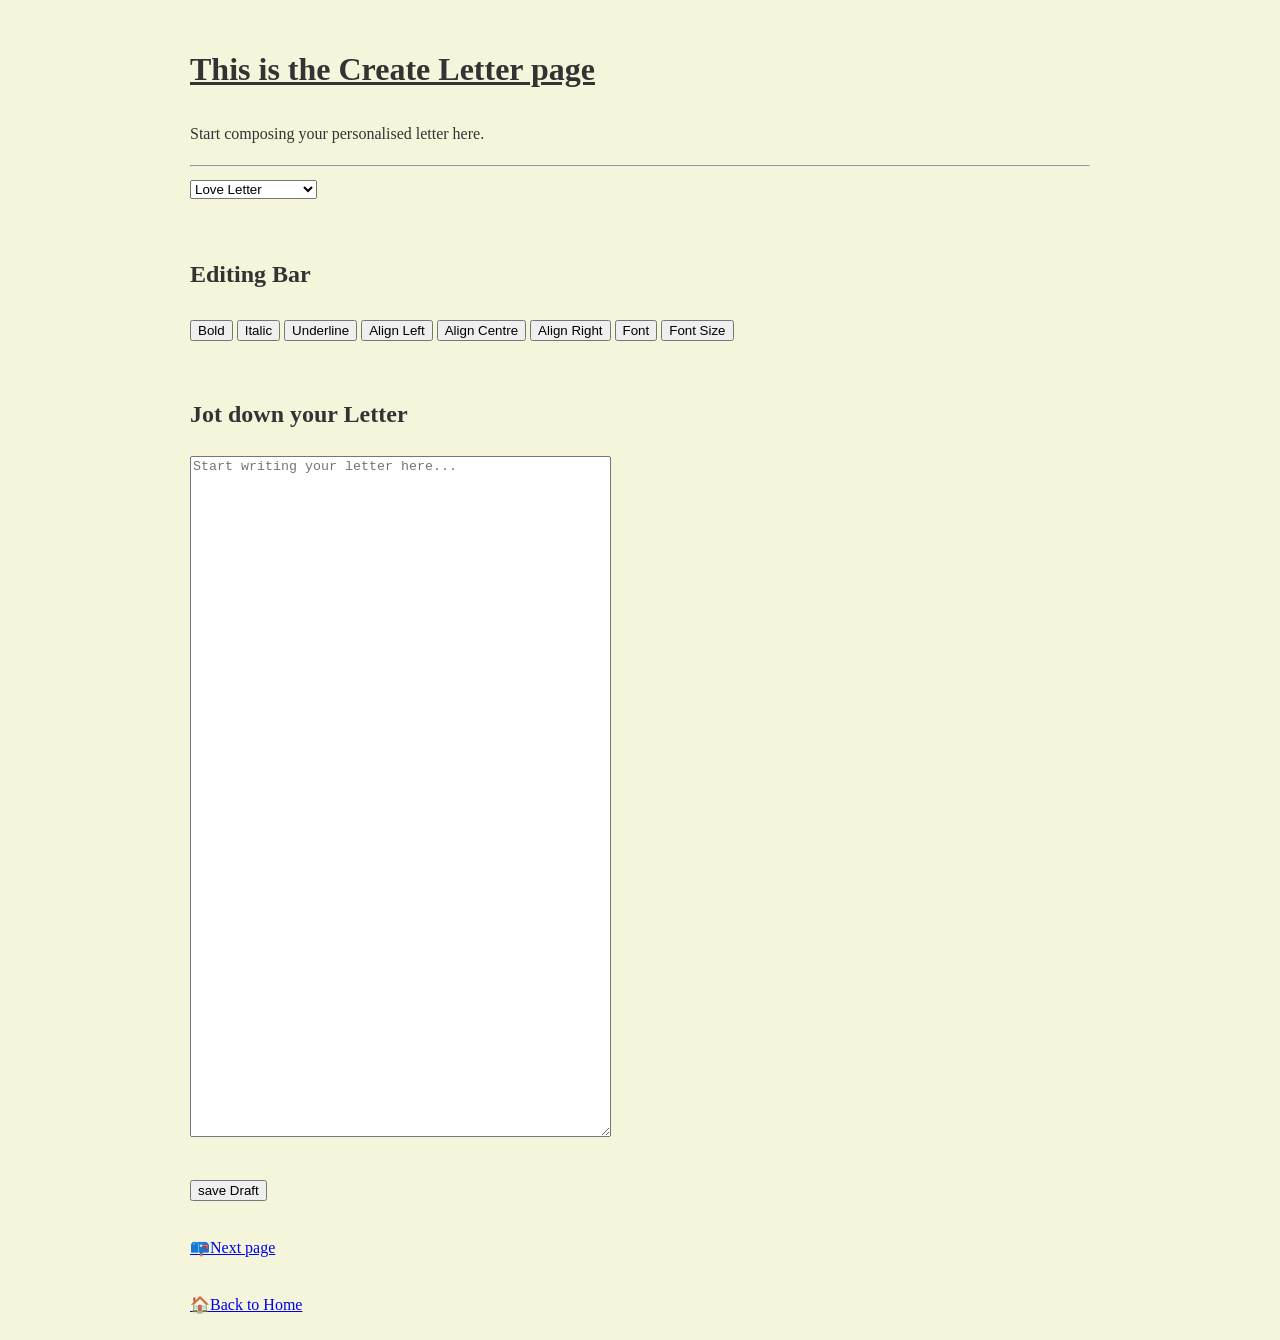
==== create.html @ 70000fcc "Initial commit for InkIt" ====
<!DOCTYPE html>
<html lang="en">
<head>

    <style>

body{
    background-color: #f5ecd7;
    color:#3e2723;
    font-family:Garamond, serif;
    max-width:900px;
    margin:auto;
    padding:30px;
    line-height:1.8;

}
    </style>

    <meta charset="UTF-8">
    <meta name="viewport" content="width=device-width, initial-scale=1.0">
    <title> Create</title>
</head>
<body style="font-family:cinzel, serif; background-color: beige; color: #333; padding: 20px;">

    <h1><ins>This is the Create Letter page</ins> </h1>

  <p> Start composing your personalised letter here. </p>

  <hr>

  <!-- These themes should change the style and tone of your letter , they have different styles.-->
  <select>
  <h2> Letter Theme </h2>
<
     <option> Love Letter</option>
     <option> Friendzone Letter</option>
     <option> Birthday Letter</option>
     <option> Custom Letter</option>
  </select>

  <br><br>

<!-- This is the editing bar for styling your letter how you see fit  -->
  <h2> Editing Bar</h2>
    <button> Bold </button>
    <button> Italic</button>
    <button> Underline</button>
    <button> Align Left</button>
    <button> Align Centre</button>
    <button> Align Right</button>
    <button> Font</button>
    <button> Font Size</button>

    <br><br>

<!-- This is where you can write down your letter. -->
    <h2>Jot down your Letter</h2>

    <textarea rows="45" cols="50" placeholder="Start writing your letter here..."></textarea>

    <br><br>

    <button>save Draft</button>

    <br><br>

<!-- This takes you to the display page where you can edit and send your letter. -->
  <a class="button" href="display.html" target=_self title=" This takes you back to the display page!">
        📪Next page
    </a> 

    <br><br>

<!-- This takes you back to the home page. -->
  <a class="button" href="index.html" target=_self title=" This takes you back to the home page.">
        🏠Back to Home
    </a>

</body>

</html>
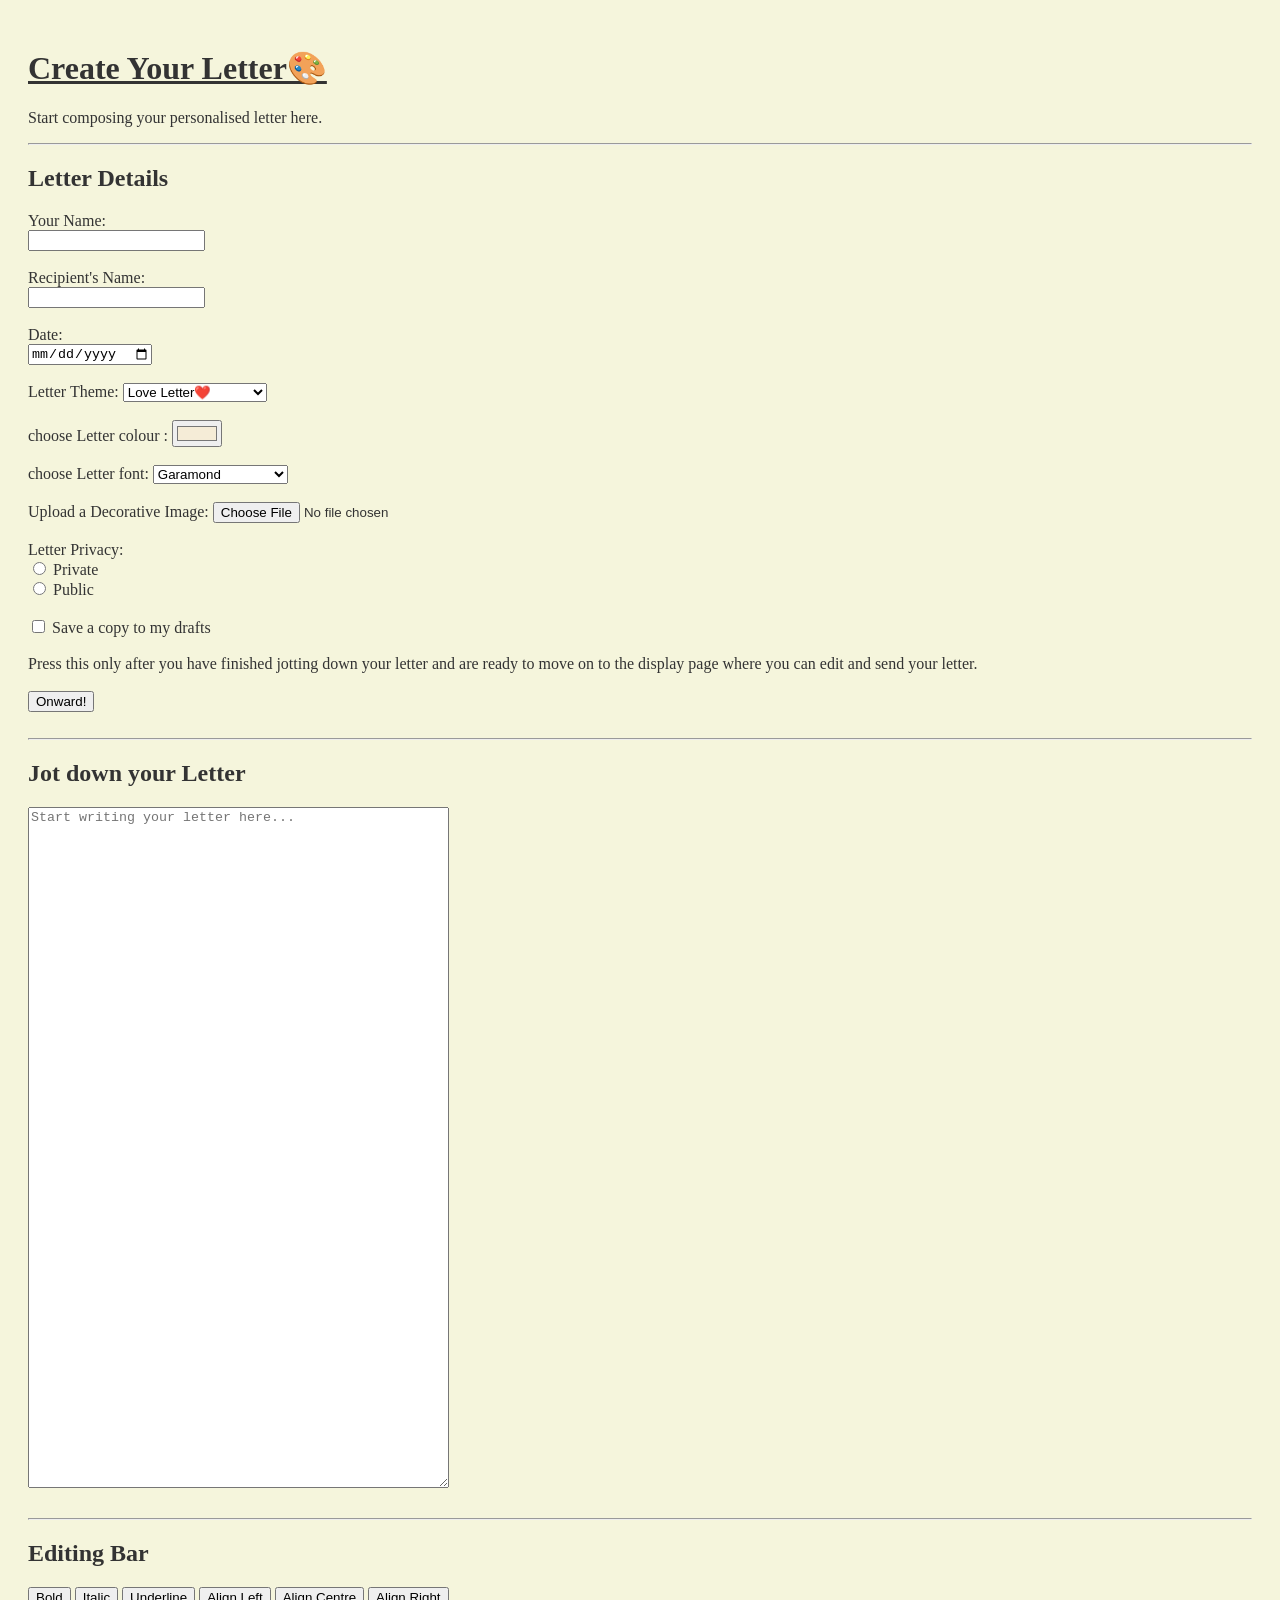
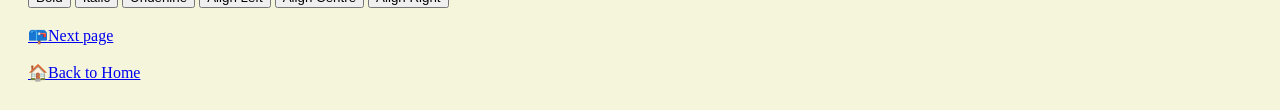
==== commit f58e9589: "Updated InkIt website design" ====
--- a/create.html
+++ b/create.html
@@ -8,10 +8,7 @@
     background-color: #f5ecd7;
     color:#3e2723;
     font-family:Garamond, serif;
-    max-width:900px;
-    margin:auto;
-    padding:30px;
-    line-height:1.8;
+   
 
 }
     </style>
@@ -22,23 +19,86 @@
 </head>
 <body style="font-family:cinzel, serif; background-color: beige; color: #333; padding: 20px;">
 
-    <h1><ins>This is the Create Letter page</ins> </h1>
+    <h1><ins> Create Your Letter🎨</ins> </h1>
 
   <p> Start composing your personalised letter here. </p>
 
   <hr>
 
-  <!-- These themes should change the style and tone of your letter , they have different styles.-->
-  <select>
-  <h2> Letter Theme </h2>
-<
-     <option> Love Letter</option>
-     <option> Friendzone Letter</option>
-     <option> Birthday Letter</option>
-     <option> Custom Letter</option>
-  </select>
+  
+  
+
+    <h2> Letter Details</h2>
+
+    <form>
+
+        <label for="sender">Your Name:</label> <br>
+        <input type="text" id="sender" name="sender"><br><br>
+
+        <label for="recipient">Recipient's Name:</label><br>
+        <input type="text" id="recipient" name="recipient"><br><br>
+
+        <label for="date">Date:</label><br>
+        <input type="date" id="date" name="date"><br><br>
+ 
+ <label for="theme">Letter Theme: </label>
+ <select id="theme" name="theme">
+     <option> Love Letter❤️</option>
+     <option> Friendzone Letter😏</option>
+     <option> Birthday Letter🎂</option>
+     <option> Custom Letter©️</option>
+ </select>
 
   <br><br>
+
+        <label for="colour">choose Letter colour :</label>
+        <input type="color" id="colour" name="colour" value="#f5ecd7"><br><br>
+
+        <label for="font">choose Letter font:</label>
+        <select id="font" name="font">
+            <option value="Garamond">Garamond</option>
+            <option value="Cinzel">Cinzel</option>
+            <option value="Times New Roman">Times New Roman</option>
+            <option value="Arial">Arial</option>
+            <option value="custom">Custom</option>
+            <option value="comic Sans">Comic Sans </option>
+    
+        </select><br><br>
+
+        <label for="attachtment">Upload a Decorative Image:</label>
+        <input type="file" id="attachtment" name="attachtment"><br><br>
+
+
+        <label> Letter Privacy: </label><br>
+        <input type="radio" id="private" name="privacy">
+        <label for="private">Private</label><br>
+        <input type="radio" id="public" name="privacy">
+        <label for="public">Public</label><br><br>
+
+        <input type="checkbox" id="savecopy">
+        <label for="savecopy">
+Save a copy to my drafts
+        </label>
+
+        <br><br>
+    </form>
+Press this only after you have finished jotting down your letter and are ready to move on to the display page where you can edit and send your letter.
+<br><br>
+        <input type="submit" value="Onward!"><br><br>
+        
+    </form>
+
+
+  <hr>
+
+    <h2>Jot down your Letter</h2>
+
+    <textarea rows="45" cols="50" placeholder="Start writing your letter here..."></textarea>
+
+    <br><br>
+
+    <hr>
+
 
 <!-- This is the editing bar for styling your letter how you see fit  -->
   <h2> Editing Bar</h2>
@@ -48,22 +108,10 @@
     <button> Align Left</button>
     <button> Align Centre</button>
     <button> Align Right</button>
-    <button> Font</button>
-    <button> Font Size</button>
+    
 
     <br><br>
-
-<!-- This is where you can write down your letter. -->
-    <h2>Jot down your Letter</h2>
-
-    <textarea rows="45" cols="50" placeholder="Start writing your letter here..."></textarea>
-
-    <br><br>
-
-    <button>save Draft</button>
-
-    <br><br>
-
+    
 <!-- This takes you to the display page where you can edit and send your letter. -->
   <a class="button" href="display.html" target=_self title=" This takes you back to the display page!">
         📪Next page
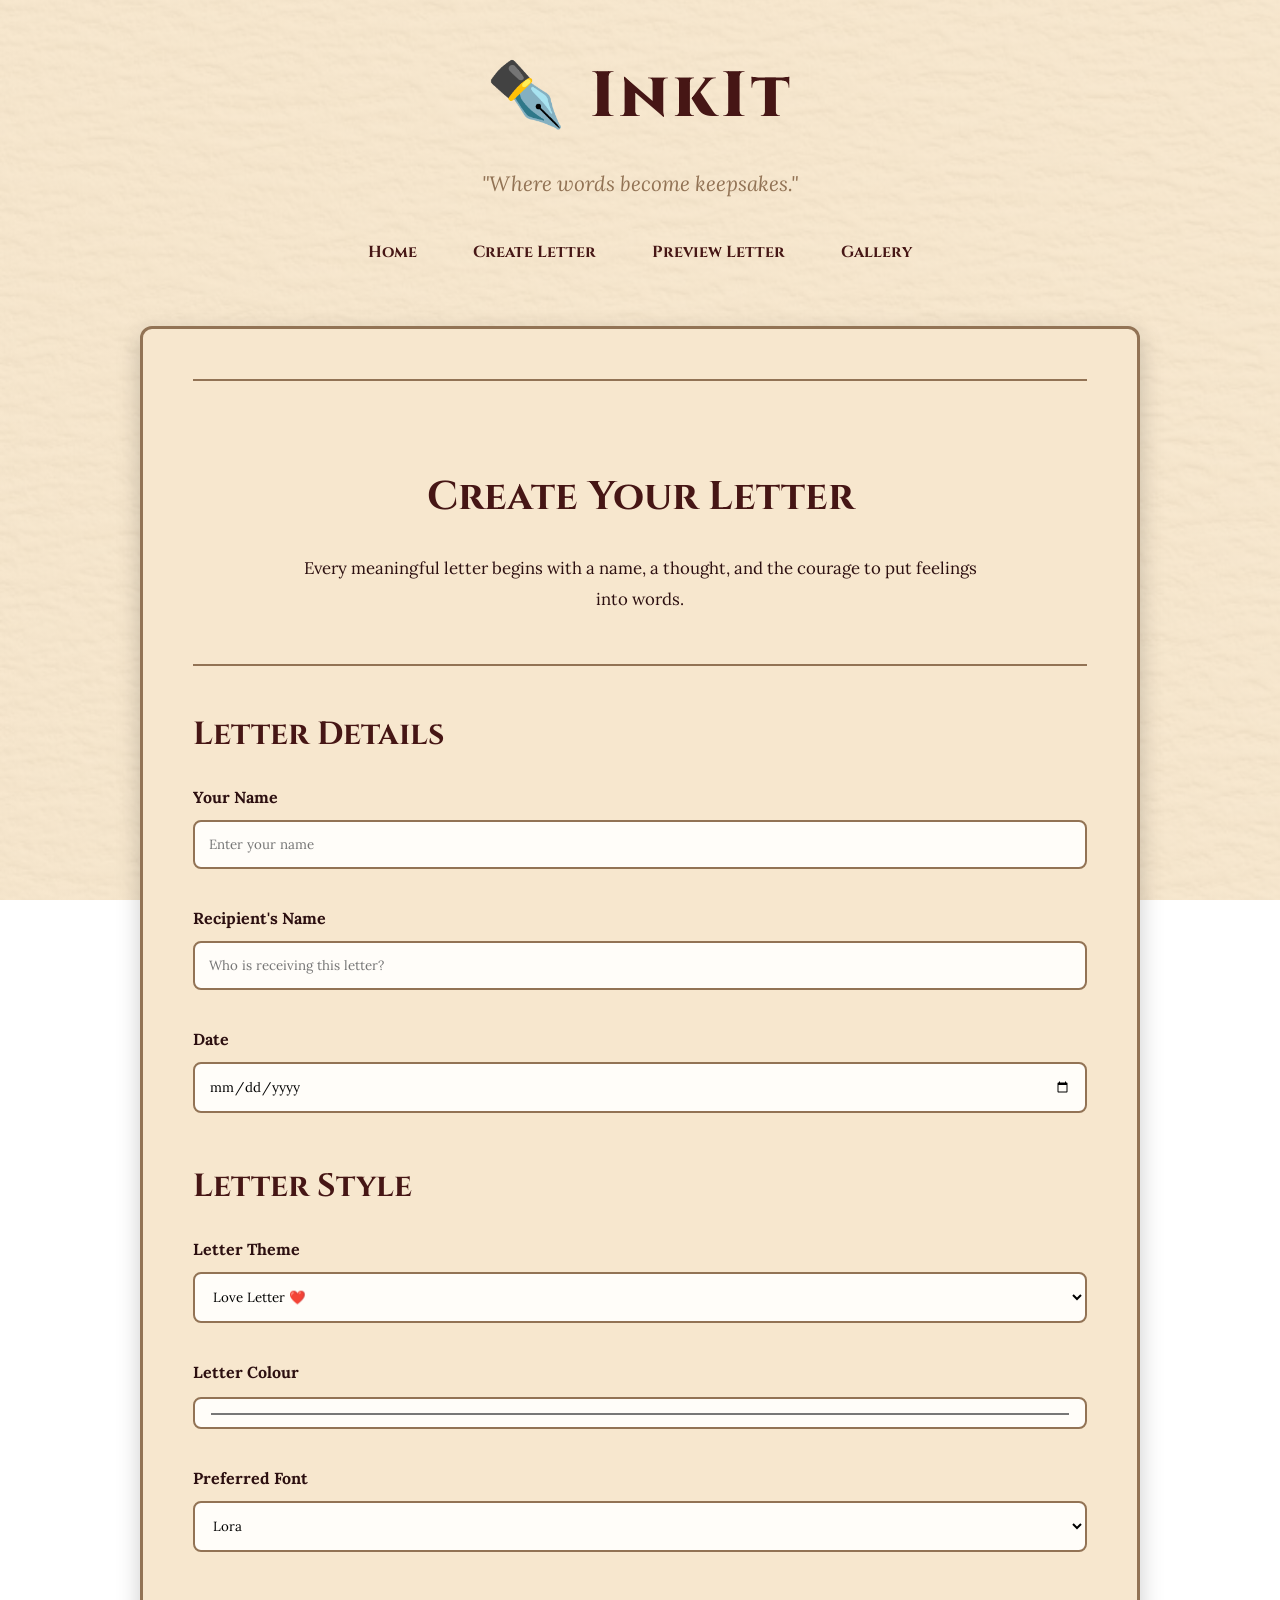
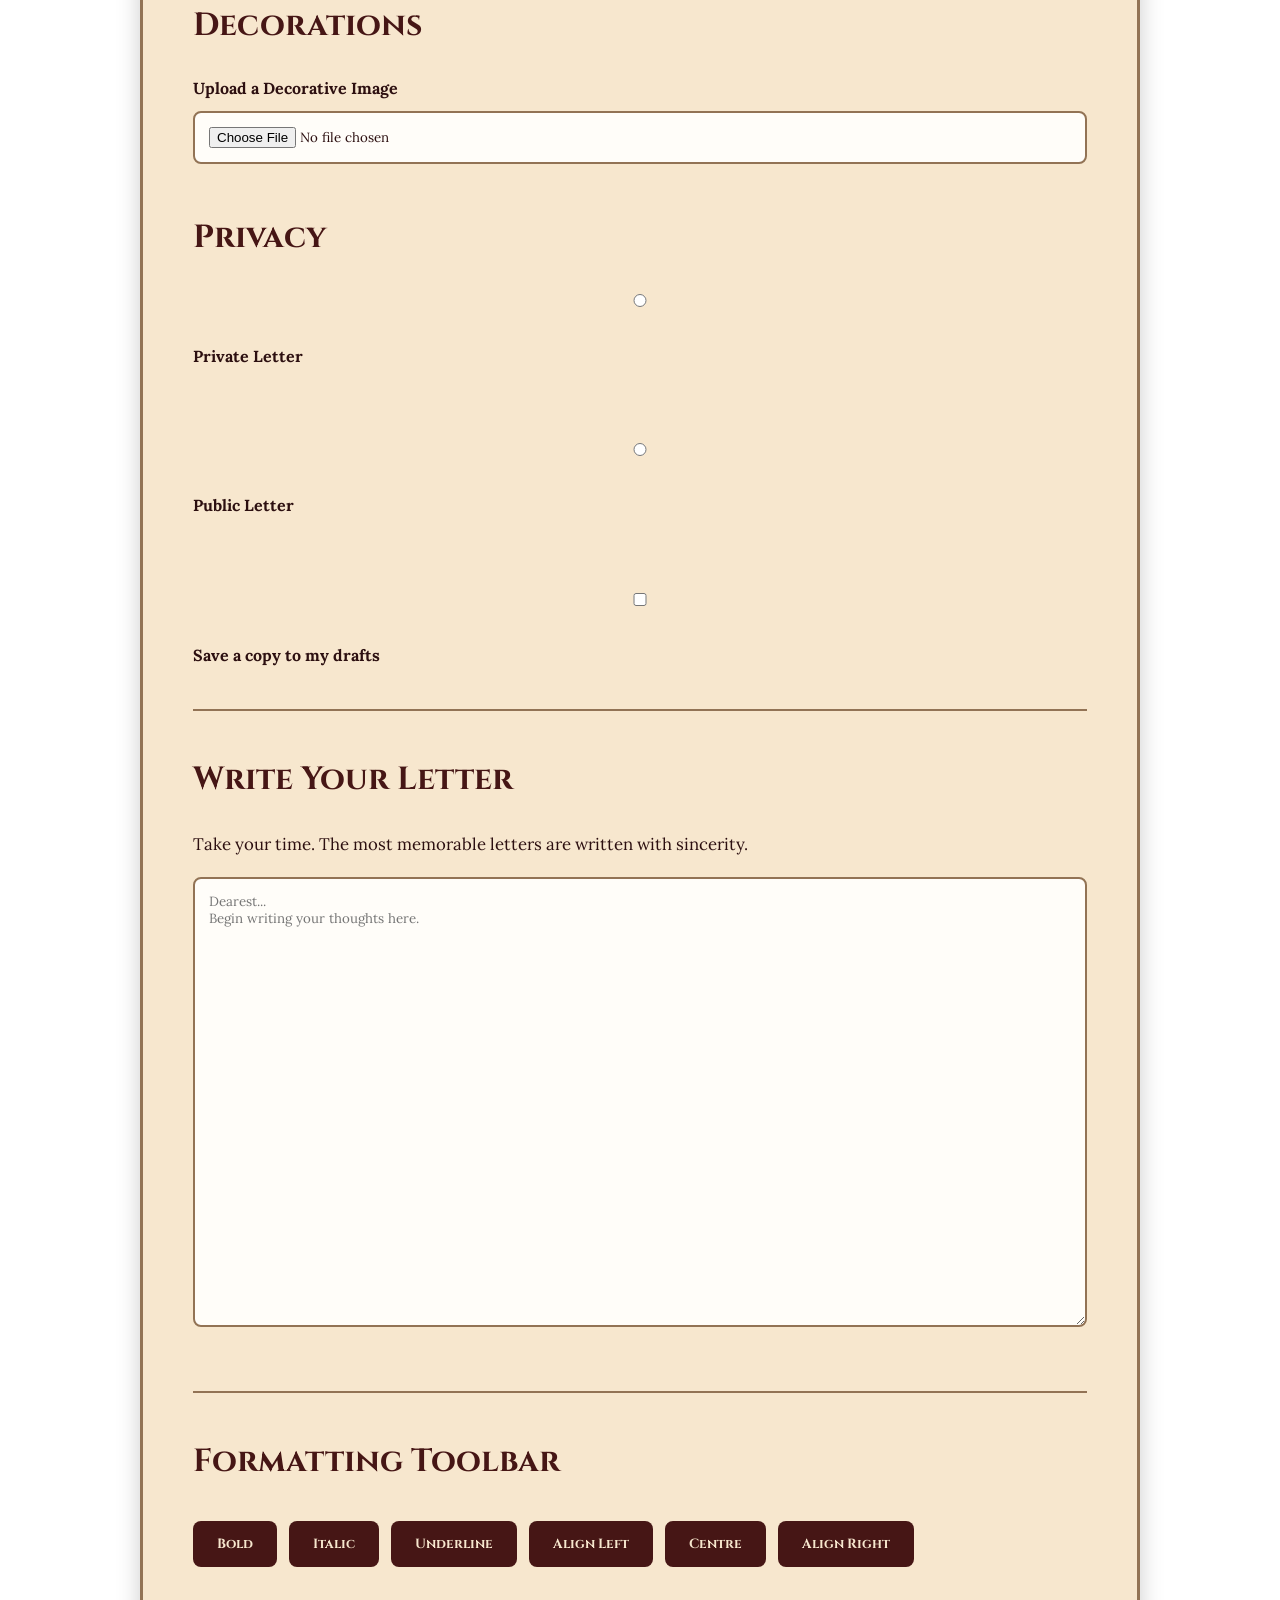
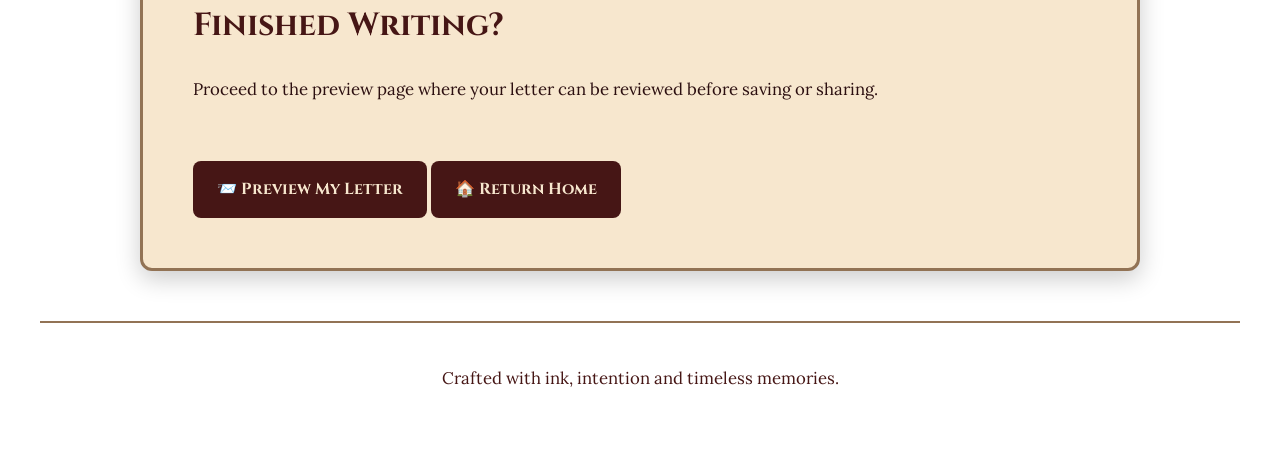
==== commit cfb10091: "updated CSS and HTML files" ====
--- a/create.html
+++ b/create.html
@@ -1,128 +1,315 @@
 <!DOCTYPE html>
 <html lang="en">
+
 <head>
-
-    <style>
-
-body{
-    background-color: #f5ecd7;
-    color:#3e2723;
-    font-family:Garamond, serif;
-   
-
-}
-    </style>
 
     <meta charset="UTF-8">
     <meta name="viewport" content="width=device-width, initial-scale=1.0">
-    <title> Create</title>
+
+    <title>Create a Letter | InkIt</title>
+
+    <link rel="stylesheet" href="style.css">
+
 </head>
-<body style="font-family:cinzel, serif; background-color: beige; color: #333; padding: 20px;">
-
-    <h1><ins> Create Your Letter🎨</ins> </h1>
-
-  <p> Start composing your personalised letter here. </p>
-
-  <hr>
-
-  
-  
-
-    <h2> Letter Details</h2>
-
-    <form>
-
-        <label for="sender">Your Name:</label> <br>
-        <input type="text" id="sender" name="sender"><br><br>
-
-        <label for="recipient">Recipient's Name:</label><br>
-        <input type="text" id="recipient" name="recipient"><br><br>
-
-        <label for="date">Date:</label><br>
-        <input type="date" id="date" name="date"><br><br>
- 
- <label for="theme">Letter Theme: </label>
- <select id="theme" name="theme">
-     <option> Love Letter❤️</option>
-     <option> Friendzone Letter😏</option>
-     <option> Birthday Letter🎂</option>
-     <option> Custom Letter©️</option>
- </select>
-
-  <br><br>
-
-        <label for="colour">choose Letter colour :</label>
-        <input type="color" id="colour" name="colour" value="#f5ecd7"><br><br>
-
-        <label for="font">choose Letter font:</label>
-        <select id="font" name="font">
-            <option value="Garamond">Garamond</option>
-            <option value="Cinzel">Cinzel</option>
-            <option value="Times New Roman">Times New Roman</option>
-            <option value="Arial">Arial</option>
-            <option value="custom">Custom</option>
-            <option value="comic Sans">Comic Sans </option>
-    
-        </select><br><br>
-
-        <label for="attachtment">Upload a Decorative Image:</label>
-        <input type="file" id="attachtment" name="attachtment"><br><br>
-
-
-        <label> Letter Privacy: </label><br>
-        <input type="radio" id="private" name="privacy">
-        <label for="private">Private</label><br>
-        <input type="radio" id="public" name="privacy">
-        <label for="public">Public</label><br><br>
-
-        <input type="checkbox" id="savecopy">
-        <label for="savecopy">
+
+<body>
+
+<header>
+
+    <h1>✒️ InkIt</h1>
+
+    <p class="tagline">
+        <em>"Where words become keepsakes."</em>
+    </p>
+
+    <nav>
+
+        <a href="index.html">Home</a>
+        <a href="create.html">Create Letter</a>
+        <a href="display.html">Preview Letter</a>
+        <a href="gallery.html">Gallery</a>
+
+
+    </nav>
+
+</header>
+
+<main>
+
+<section class="hero">
+
+<h2>Create Your Letter</h2>
+
+<p>
+
+Every meaningful letter begins with a name, a thought,
+and the courage to put feelings into words.
+
+</p>
+
+</section>
+
+<form>
+
+<!-- This shows the basic details-->
+
+<section>
+
+<h2>Letter Details</h2>
+
+<label for="sender">Your Name</label>
+
+<input
+type="text"
+id="sender"
+name="sender"
+placeholder="Enter your name">
+
+<label for="recipient">Recipient's Name</label>
+
+<input
+type="text"
+id="recipient"
+name="recipient"
+placeholder="Who is receiving this letter?">
+
+<label for="date">Date</label>
+
+<input
+type="date"
+id="date"
+name="date">
+
+</section>
+
+
+<!-- This is where you will be able to change the letter style/theme -->
+
+<section>
+
+<h2>Letter Style</h2>
+
+<label for="theme">Letter Theme</label>
+
+<select id="theme">
+
+<option>Love Letter ❤️</option>
+
+<option>Friendship Letter 🤝</option>
+
+<option>Birthday Letter 🎂</option>
+
+<option>Congratulations 🎉</option>
+
+<option>Thank You 🌹</option>
+
+<option>Custom Letter ✒️</option>
+
+</select>
+
+<label for="colour">Letter Colour</label>
+
+<input
+type="color"
+id="colour"
+value="#F7E7CE">
+
+<label for="font">
+
+Preferred Font
+
+</label>
+
+<select id="font">
+
+<option>Lora</option>
+
+<option>Cinzel</option>
+
+<option>Garamond</option>
+
+<option>Times New Roman</option>
+
+<option>Arial</option>
+
+</select>
+
+</section>
+
+
+
+<!--This is where you can add decorative elements to your letter -->
+
+<section>
+
+<h2>Decorations</h2>
+
+<label for="attachment">
+
+Upload a Decorative Image
+
+</label>
+
+<input
+
+type="file"
+
+id="attachment"
+
+name="attachment">
+
+</section>
+
+
+
+<!--Privacy Feature -->
+
+<section>
+
+<h2>Privacy</h2>
+
+<input
+
+type="radio"
+
+id="private"
+
+name="privacy">
+
+<label for="private">
+
+Private Letter
+
+</label>
+
+<br><br>
+
+<input
+
+type="radio"
+
+id="public"
+
+name="privacy">
+
+<label for="public">
+
+Public Letter
+
+</label>
+
+<br><br>
+
+<input
+
+type="checkbox"
+
+id="draft">
+
+<label for="draft">
+
 Save a copy to my drafts
-        </label>
-
-        <br><br>
-    </form>
-Press this only after you have finished jotting down your letter and are ready to move on to the display page where you can edit and send your letter.
-<br><br>
-        <input type="submit" value="Onward!"><br><br>
-        
-    </form>
-
-
-  <hr>
-
-    <h2>Jot down your Letter</h2>
-
-    <textarea rows="45" cols="50" placeholder="Start writing your letter here..."></textarea>
-
-    <br><br>
-
-    <hr>
-
-
-<!-- This is the editing bar for styling your letter how you see fit  -->
-  <h2> Editing Bar</h2>
-    <button> Bold </button>
-    <button> Italic</button>
-    <button> Underline</button>
-    <button> Align Left</button>
-    <button> Align Centre</button>
-    <button> Align Right</button>
-    
-
-    <br><br>
-    
-<!-- This takes you to the display page where you can edit and send your letter. -->
-  <a class="button" href="display.html" target=_self title=" This takes you back to the display page!">
-        📪Next page
-    </a> 
-
-    <br><br>
-
-<!-- This takes you back to the home page. -->
-  <a class="button" href="index.html" target=_self title=" This takes you back to the home page.">
-        🏠Back to Home
-    </a>
+
+</label>
+
+</section>
+
+<hr>
+
+<!-- letter contents -->
+
+<section>
+
+<h2>Write Your Letter</h2>
+
+<p>
+
+Take your time.
+The most memorable letters are written with sincerity.
+
+</p>
+
+<textarea
+rows="20"
+placeholder="Dearest...
+Begin writing your thoughts here.">
+</textarea>
+
+</section>
+
+<hr>
+
+<!-- editing toolbar -->
+
+<section>
+
+<h2>Formatting Toolbar</h2>
+
+<div class="toolbar">
+
+<button type="button">Bold</button>
+
+<button type="button">Italic</button>
+
+<button type="button">Underline</button>
+
+<button type="button">Align Left</button>
+
+<button type="button">Centre</button>
+
+<button type="button">Align Right</button>
+
+</div>
+
+</section>
+
+
+
+<!-- submit button -->   
+
+<section class="call-to-action">
+
+<h2>Finished Writing?</h2>
+
+<p>
+
+Proceed to the preview page where your letter can be reviewed before saving or sharing.
+
+</p>
+
+
+
+</section>
+
+</form>
+
+<br>
+
+<a class="button" href="display.html">
+
+📨 Preview My Letter
+
+</a>
+
+<a class="button" href="index.html">
+
+🏠 Return Home
+
+</a>
+
+</main>
+
+<footer>
+
+<hr>
+
+<p>
+
+Crafted with ink, intention and timeless memories.
+
+</p>
+
+</footer>
 
 </body>
 
--- a/style.css
+++ b/style.css
@@ -0,0 +1,616 @@
+/*fonts*/
+
+@import url('https://fonts.googleapis.com/css2?family=Cinzel:wght@600;700;800&family=Lora:wght@400;500;600&display=swap');
+
+/* Colour Palette
+
+   Rich Mahogany      #2C0F10
+   Dark Mahogany      #461615 (a different shade of Rich Mahogany)
+   Faded Copper       #927355
+   Champagne Mist     #F7E7CE
+   Almond Cream       #EFDECD
+ */
+
+
+
+*{
+    margin:0;
+    padding:0;
+    box-sizing:border-box;
+}
+
+/* Body*/
+
+body{
+
+    background:
+    linear-gradient(
+    rgba(247,231,206,.92),
+    rgba(247,231,206,.92)),
+    url("13440498884317250.jpg");
+
+    background-size:cover;
+
+    background-position:center;
+
+    background-attachment:fixed;
+
+    font-family:'Lora', serif;
+
+    color:#2C0F10;
+
+    line-height:1.8;
+
+    padding:40px;
+}
+
+/*   Main Paper*/
+
+main{
+
+    max-width:1000px;
+
+    margin:auto;
+
+    background:#F7E7CE;
+
+    padding:50px;
+
+    border-radius:12px;
+
+    border:3px solid #927355;
+
+    box-shadow:
+
+    0 8px 25px rgba(0,0,0,.20);
+
+}
+
+/* Header */
+
+header{
+
+    text-align:center;
+
+    margin-bottom:50px;
+}
+
+header h1{
+
+    font-family:'Cinzel', serif;
+
+    font-size:4rem;
+
+    font-weight:800;
+
+    color:#461615;
+
+    letter-spacing:4px;
+
+    margin-bottom:10px;
+}
+
+.tagline{
+
+    font-style:italic;
+
+    color:#927355;
+
+    font-size:1.3rem;
+
+    margin-bottom:25px;
+}
+
+/* Navigation */
+
+nav{
+
+    display:flex;
+
+    justify-content:center;
+
+    gap:20px;
+
+    flex-wrap:wrap;
+}
+
+nav a{
+
+    text-decoration:none;
+
+    color:#461615;
+
+    font-family:'Cinzel', serif;
+
+    font-weight:700;
+
+    padding:10px 18px;
+
+    border-radius:8px;
+
+    transition:.3s;
+}
+
+nav a:hover{
+
+    background:#461615;
+
+    color:#F7E7CE;
+}
+
+/* Headings */
+
+h2{
+
+    font-family:'Cinzel', serif;
+
+    color:#461615;
+
+    font-size:2rem;
+
+    margin-bottom:20px;
+
+    margin-top:30px;
+}
+
+h3{
+
+    font-family:'Cinzel', serif;
+
+    color:#461615;
+
+    margin-bottom:15px;
+}
+
+/* Paragraphs*/
+
+p{
+
+    margin-bottom:18px;
+
+    font-size:1.05rem;
+}
+
+/* Hero Section*/
+
+.hero{
+
+    text-align:center;
+
+    padding:50px 20px;
+
+    border-top:2px solid #927355;
+
+    border-bottom:2px solid #927355;
+
+    margin-bottom:40px;
+}
+
+.hero h2{
+
+    font-size:2.5rem;
+}
+
+.hero p{
+
+    max-width:700px;
+
+    margin:auto;
+
+    margin-top:20px;
+}
+
+/* Cards */
+
+.card-container{
+
+    display:grid;
+
+    grid-template-columns:
+    repeat(auto-fit,minmax(240px,1fr));
+
+    gap:25px;
+
+    margin-top:30px;
+}
+
+.card{
+
+    background:#EFDECD;
+
+    padding:25px;
+
+    border-radius:12px;
+
+    border:2px solid #927355;
+
+    transition:.3s;
+}
+
+.card:hover{
+
+    transform:translateY(-5px);
+
+    box-shadow:0 8px 20px rgba(0,0,0,.15);
+}
+
+/* Steps*/
+
+.steps{
+
+    display:grid;
+
+    grid-template-columns:
+    repeat(auto-fit,minmax(220px,1fr));
+
+    gap:25px;
+}
+
+.step{
+
+    background:#EFDECD;
+
+    padding:20px;
+
+    border-left:6px solid #927355;
+
+    border-radius:10px;
+}
+
+/* Lists */
+
+ul,
+ol{
+
+    margin-left:30px;
+
+    margin-top:20px;
+}
+
+li{
+
+    margin-bottom:10px;
+}
+
+/*Blockquotes*/
+
+blockquote{
+
+    background:#EFDECD;
+
+    border-left:6px solid #927355;
+
+    padding:25px;
+
+    font-style:italic;
+
+    border-radius:8px;
+
+    margin:30px 0;
+}
+
+/* Forms*/
+
+form{
+
+    margin-top:30px;
+}
+
+label{
+
+    display:block;
+
+    margin-top:20px;
+
+    margin-bottom:8px;
+
+    font-weight:bold;
+}
+
+input,
+textarea,
+select{
+
+    width:100%;
+
+    padding:14px;
+
+    border:2px solid #927355;
+
+    border-radius:8px;
+
+    font-family:'Lora', serif;
+
+    background:#fffdf9;
+
+    margin-bottom:15px;
+}
+
+textarea{
+
+    resize:vertical;
+
+    min-height:450px;
+}
+
+/* Toolbar */
+
+.toolbar{
+
+    display:flex;
+
+    flex-wrap:wrap;
+
+    gap:12px;
+}
+
+/*Buttons*/
+
+button,
+input[type="submit"],
+.button{
+
+    display:inline-block;
+
+    text-decoration:none;
+
+    cursor:pointer;
+
+    background:#461615;
+
+    color:#F7E7CE;
+
+    border:none;
+
+    border-radius:8px;
+
+    padding:14px 24px;
+
+    font-family:'Cinzel', serif;
+
+    font-weight:700;
+
+    transition:.3s;
+
+    margin-top:10px;
+}
+
+button:hover,
+input[type="submit"]:hover,
+.button:hover{
+
+    background:#927355;
+
+    transform:translateY(-2px);
+}
+
+/*Tables*/
+
+table{
+
+    width:100%;
+
+    border-collapse:collapse;
+
+    margin-top:20px;
+}
+
+th,
+td{
+
+    border:1px solid #927355;
+
+    padding:15px;
+
+    text-align:left;
+}
+
+th{
+
+    background:#EFDECD;
+
+    width:200px;
+}
+
+/* Letter Preview*/
+
+.letter-preview{
+
+    background:#FFFDF8;
+
+    padding:35px;
+
+    border:2px solid #927355;
+
+    border-radius:10px;
+}
+
+legend{
+
+    font-family:'Cinzel', serif;
+
+    color:#461615;
+
+    font-weight:700;
+}
+
+/* CTA Section*/
+
+
+
+/*Footer*/
+
+footer{
+
+    text-align:center;
+
+    margin-top:50px;
+
+    color:#461615;
+
+    font-size:.95rem;
+}
+
+/* Horizontal Rule */
+
+hr{
+
+    border:none;
+
+    height:2px;
+
+    background:#927355;
+
+    margin:40px 0;
+}
+
+/* Scrollbar (Chrome/Edge) */
+
+::-webkit-scrollbar{
+
+    width:12px;
+}
+
+::-webkit-scrollbar-track{
+
+    background:#EFDECD;
+}
+
+::-webkit-scrollbar-thumb{
+
+    background:#927355;
+
+    border-radius:10px;
+}
+
+::-webkit-scrollbar-thumb:hover{
+
+    background:#461615;
+}
+
+/* Gallery */
+
+.gallery-grid{
+
+display:grid;
+
+grid-template-columns:repeat(auto-fit,minmax(260px,1fr));
+
+gap:35px;
+
+margin-top:40px;
+
+}
+
+/*  Flip Cards */
+
+.flip-card{
+
+background:transparent;
+
+height:340px;
+
+perspective:1000px;
+
+}
+
+.flip-card-inner{
+
+position:relative;
+
+width:100%;
+
+height:100%;
+
+transition:transform .8s;
+
+transform-style:preserve-3d;
+
+}
+
+.flip-card:hover .flip-card-inner{
+
+transform:rotateY(180deg);
+
+}
+
+.flip-card-front,
+.flip-card-back{
+
+position:absolute;
+
+width:100%;
+
+height:100%;
+
+backface-visibility:hidden;
+
+border-radius:12px;
+
+overflow:hidden;
+
+border:2px solid #927355;
+
+box-shadow:0 10px 25px rgba(0,0,0,.15);
+
+}
+
+.flip-card-front{
+
+background:#F7E7CE;
+
+display:flex;
+
+flex-direction:column;
+
+justify-content:space-between;
+
+}
+
+.flip-card-front img{
+
+width:100%;
+
+height:250px;
+
+object-fit:cover;
+
+}
+
+.flip-card-front h3{
+
+padding:15px;
+
+text-align:center;
+
+}
+
+.flip-card-back{
+
+background:#461615;
+
+color:#F7E7CE;
+
+transform:rotateY(180deg);
+
+display:flex;
+
+flex-direction:column;
+
+justify-content:center;
+
+align-items:center;
+
+padding:25px;
+
+text-align:center;
+
+}
+
+.flip-card-back h3{
+
+color:#F7E7CE;
+
+margin-bottom:20px;
+
+}
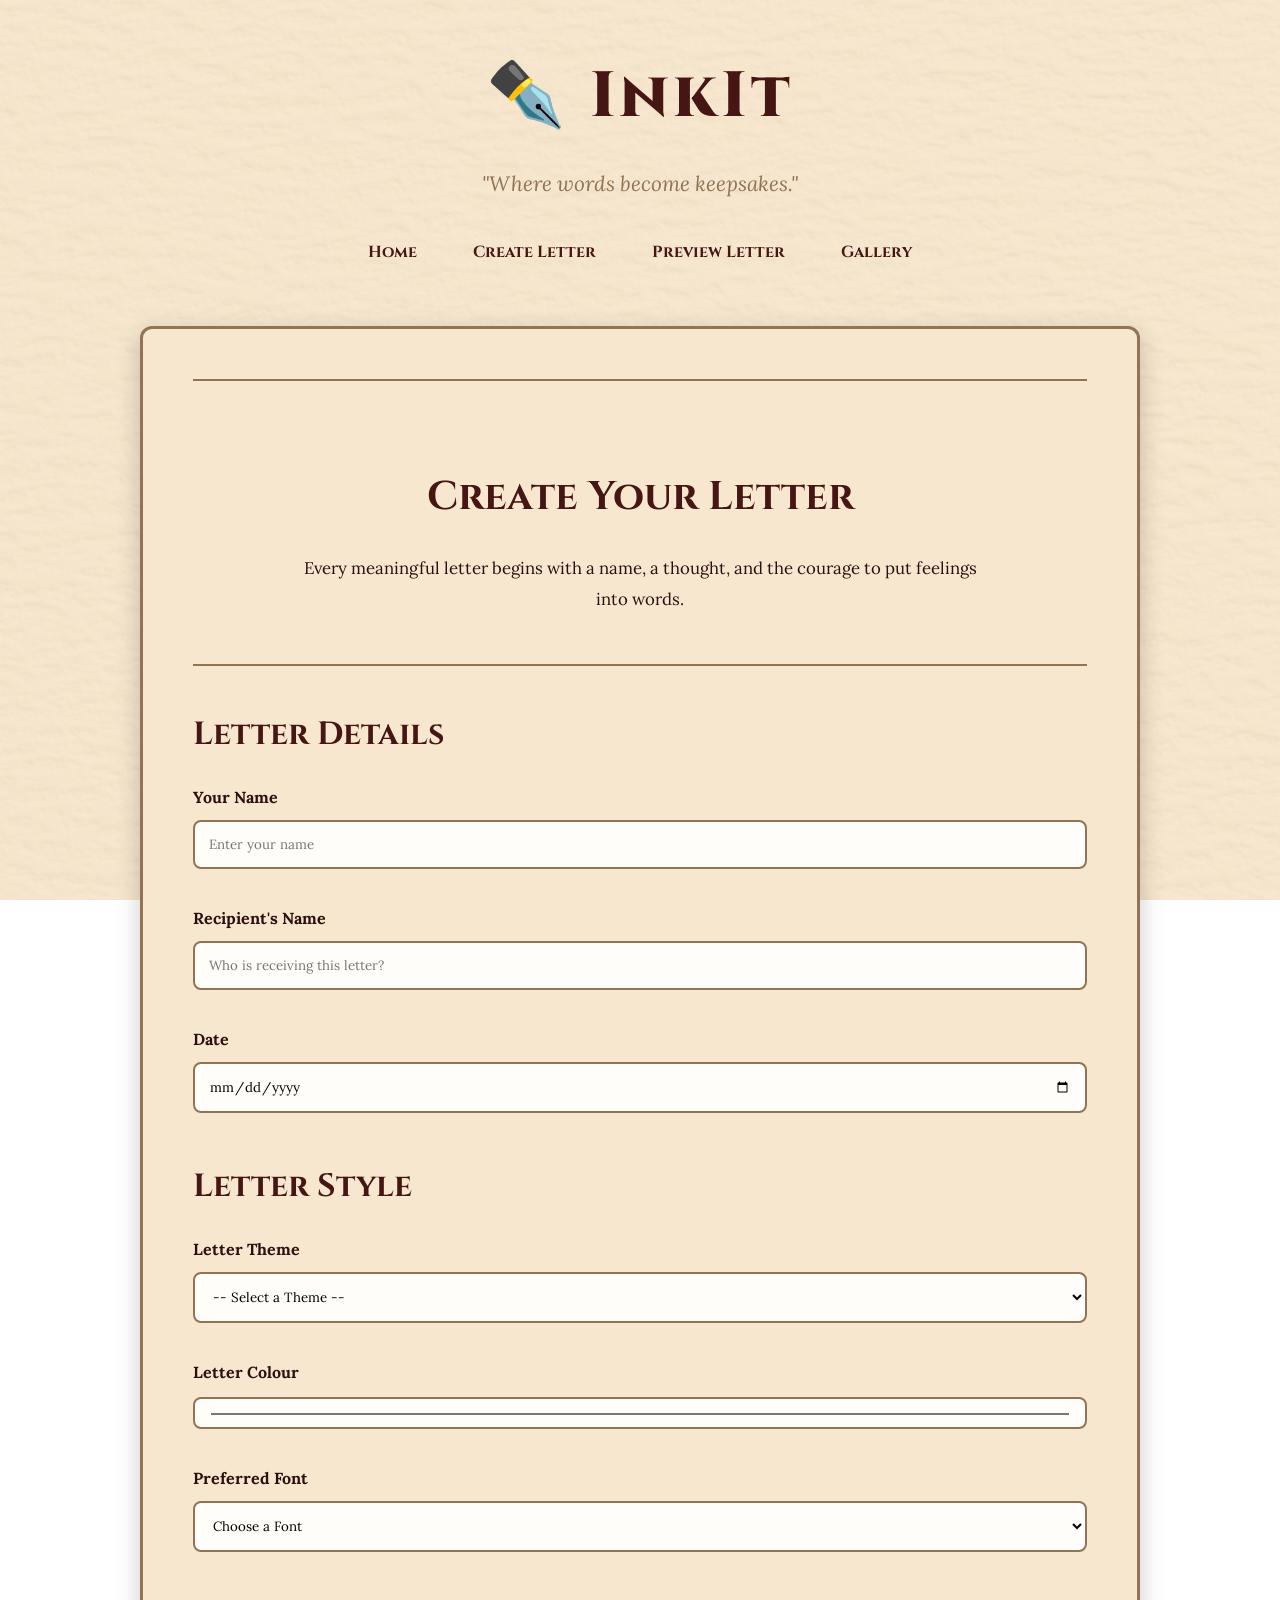
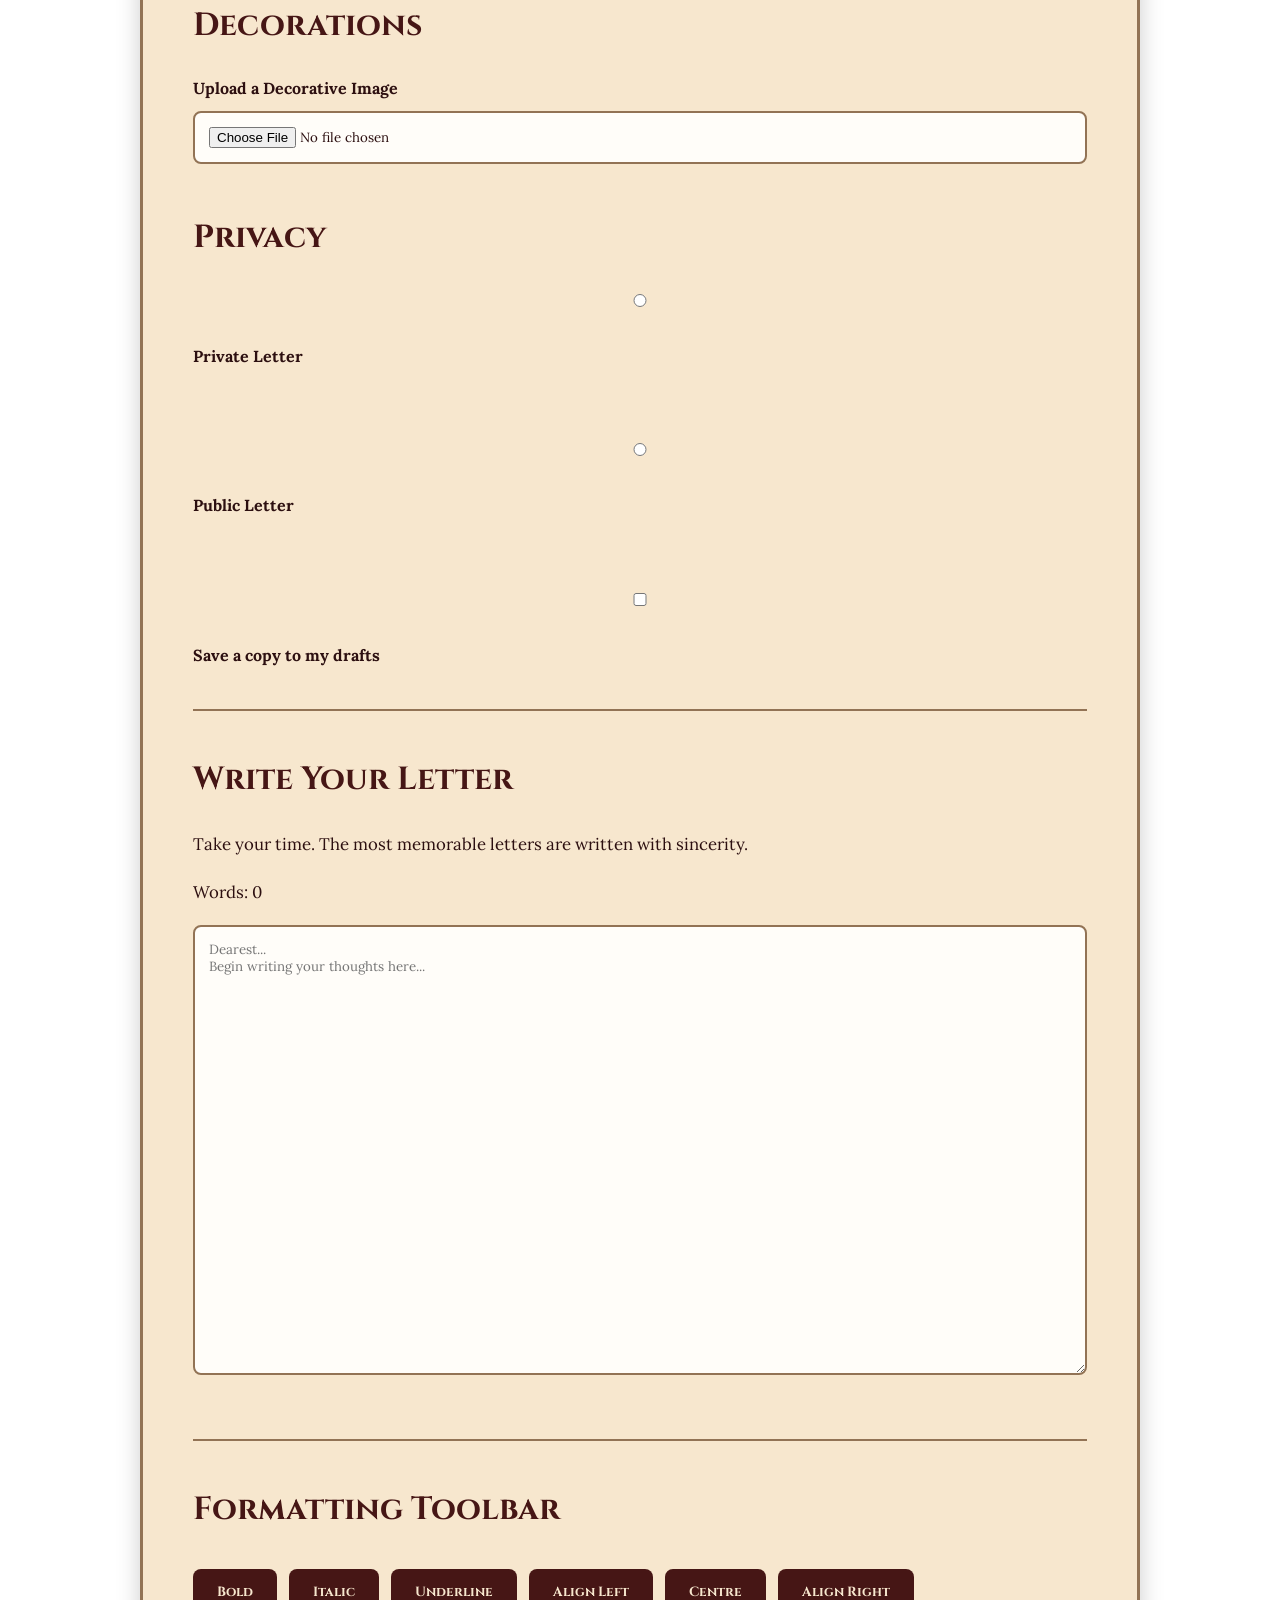
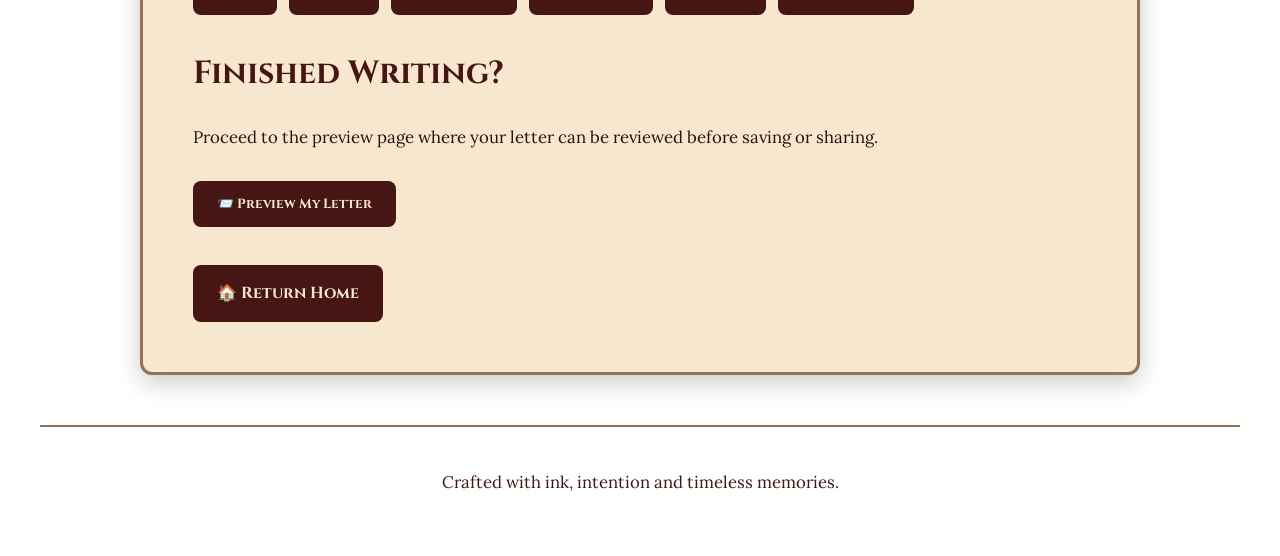
==== commit dbedd9fb: "Add JavaScript interactivity to InkIt website" ====
--- a/create.html
+++ b/create.html
@@ -23,294 +23,249 @@
     </p>
 
     <nav>
-
         <a href="index.html">Home</a>
         <a href="create.html">Create Letter</a>
         <a href="display.html">Preview Letter</a>
         <a href="gallery.html">Gallery</a>
-
-
     </nav>
 
 </header>
 
 <main>
 
-<section class="hero">
-
-<h2>Create Your Letter</h2>
-
-<p>
-
-Every meaningful letter begins with a name, a thought,
-and the courage to put feelings into words.
-
-</p>
-
-</section>
-
-<form>
-
-<!-- This shows the basic details-->
-
-<section>
-
-<h2>Letter Details</h2>
-
-<label for="sender">Your Name</label>
-
-<input
-type="text"
-id="sender"
-name="sender"
-placeholder="Enter your name">
-
-<label for="recipient">Recipient's Name</label>
-
-<input
-type="text"
-id="recipient"
-name="recipient"
-placeholder="Who is receiving this letter?">
-
-<label for="date">Date</label>
-
-<input
-type="date"
-id="date"
-name="date">
-
-</section>
-
-
-<!-- This is where you will be able to change the letter style/theme -->
-
-<section>
-
-<h2>Letter Style</h2>
-
-<label for="theme">Letter Theme</label>
-
-<select id="theme">
-
-<option>Love Letter ❤️</option>
-
-<option>Friendship Letter 🤝</option>
-
-<option>Birthday Letter 🎂</option>
-
-<option>Congratulations 🎉</option>
-
-<option>Thank You 🌹</option>
-
-<option>Custom Letter ✒️</option>
-
-</select>
-
-<label for="colour">Letter Colour</label>
-
-<input
-type="color"
-id="colour"
-value="#F7E7CE">
-
-<label for="font">
-
-Preferred Font
-
-</label>
-
-<select id="font">
-
-<option>Lora</option>
-
-<option>Cinzel</option>
-
-<option>Garamond</option>
-
-<option>Times New Roman</option>
-
-<option>Arial</option>
-
-</select>
-
-</section>
-
-
-
-<!--This is where you can add decorative elements to your letter -->
-
-<section>
-
-<h2>Decorations</h2>
-
-<label for="attachment">
-
-Upload a Decorative Image
-
-</label>
-
-<input
-
-type="file"
-
-id="attachment"
-
-name="attachment">
-
-</section>
-
-
-
-<!--Privacy Feature -->
-
-<section>
-
-<h2>Privacy</h2>
-
-<input
-
-type="radio"
-
-id="private"
-
-name="privacy">
-
-<label for="private">
-
-Private Letter
-
-</label>
-
-<br><br>
-
-<input
-
-type="radio"
-
-id="public"
-
-name="privacy">
-
-<label for="public">
-
-Public Letter
-
-</label>
-
-<br><br>
-
-<input
-
-type="checkbox"
-
-id="draft">
-
-<label for="draft">
-
-Save a copy to my drafts
-
-</label>
-
-</section>
-
-<hr>
-
-<!-- letter contents -->
-
-<section>
-
-<h2>Write Your Letter</h2>
-
-<p>
-
-Take your time.
-The most memorable letters are written with sincerity.
-
-</p>
-
-<textarea
-rows="20"
-placeholder="Dearest...
-Begin writing your thoughts here.">
-</textarea>
-
-</section>
-
-<hr>
-
-<!-- editing toolbar -->
-
-<section>
-
-<h2>Formatting Toolbar</h2>
-
-<div class="toolbar">
-
-<button type="button">Bold</button>
-
-<button type="button">Italic</button>
-
-<button type="button">Underline</button>
-
-<button type="button">Align Left</button>
-
-<button type="button">Centre</button>
-
-<button type="button">Align Right</button>
-
-</div>
-
-</section>
-
-
-
-<!-- submit button -->   
-
-<section class="call-to-action">
-
-<h2>Finished Writing?</h2>
-
-<p>
-
-Proceed to the preview page where your letter can be reviewed before saving or sharing.
-
-</p>
-
-
-
-</section>
-
-</form>
-
-<br>
-
-<a class="button" href="display.html">
-
-📨 Preview My Letter
-
-</a>
-
-<a class="button" href="index.html">
-
-🏠 Return Home
-
-</a>
+    <!-- Hero Section -->
+
+    <section class="hero">
+
+        <h2>Create Your Letter</h2>
+
+        <p>
+            Every meaningful letter begins with a name, a thought,
+            and the courage to put feelings into words.
+        </p>
+
+    </section>
+
+    <!-- Form Begins -->
+
+    <form id="letterForm" autocomplete="off">
+
+        <!-- Letter Details -->
+
+        <section>
+
+            <h2>Letter Details</h2>
+
+            <label for="sender">Your Name</label>
+
+            <input
+                type="text"
+                id="sender"
+                name="sender"
+                placeholder="Enter your name"
+                required>
+
+            <label for="recipient">Recipient's Name</label>
+
+            <input
+                type="text"
+                id="recipient"
+                name="recipient"
+                placeholder="Who is receiving this letter?"
+                required>
+
+            <label for="date">Date</label>
+
+            <input
+                type="date"
+                id="date"
+                name="date"
+                required>
+
+        </section>
+
+        <!-- Letter Style -->
+
+        <section>
+
+            <h2>Letter Style</h2>
+
+            <label for="theme">Letter Theme</label>
+
+            <select id="theme" required>
+
+                <option value="">-- Select a Theme --</option>
+                <option>Love Letter ❤️</option>
+                <option>Friendship Letter 🤝</option>
+                <option>Birthday Letter 🎂</option>
+                <option>Congratulations 🎉</option>
+                <option>Thank You 🌹</option>
+                <option>Custom Letter ✒️</option>
+
+            </select>
+
+            <label for="colour">Letter Colour</label>
+
+            <input
+                type="color"
+                id="colour"
+                value="#F7E7CE">
+
+            <label for="font">Preferred Font</label>
+
+            <select id="font">
+
+                <option value="">Choose a Font</option>
+                <option>Lora</option>
+                <option>Cinzel</option>
+                <option>Garamond</option>
+                <option>Times New Roman</option>
+                <option>Arial</option>
+
+            </select>
+
+        </section>
+
+        <!-- Decorations -->
+
+        <section>
+
+            <h2>Decorations</h2>
+
+            <label for="attachment">
+                Upload a Decorative Image
+            </label>
+
+            <input
+                type="file"
+                id="attachment"
+                name="attachment">
+
+        </section>
+
+        <!-- Privacy -->
+
+        <section>
+
+            <h2>Privacy</h2>
+
+            <input
+                type="radio"
+                id="private"
+                name="privacy"
+                required>
+
+            <label for="private">
+                Private Letter
+            </label>
+
+            <br><br>
+
+            <input
+                type="radio"
+                id="public"
+                name="privacy">
+
+            <label for="public">
+                Public Letter
+            </label>
+
+            <br><br>
+
+            <input
+                type="checkbox"
+                id="draft">
+
+            <label for="draft">
+                Save a copy to my drafts
+            </label>
+
+        </section>
+
+        <hr>
+
+        <!-- Letter -->
+
+        <section>
+
+            <h2>Write Your Letter</h2>
+
+            <p>
+                Take your time.
+                The most memorable letters are written with sincerity.
+            </p>
+
+            <p id="wordCount">
+                Words: 0
+            </p>
+
+            <textarea
+                id="letterText"
+                rows="20"
+                placeholder="Dearest...
+Begin writing your thoughts here..."></textarea>
+
+        </section>
+
+        <hr>
+
+        <!-- Formatting Toolbar -->
+
+        <section>
+
+            <h2>Formatting Toolbar</h2>
+
+            <div class="toolbar">
+
+                <button type="button">Bold</button>
+                <button type="button">Italic</button>
+                <button type="button">Underline</button>
+                <button type="button">Align Left</button>
+                <button type="button">Centre</button>
+                <button type="button">Align Right</button>
+
+            </div>
+
+        </section>
+
+        <!-- Submit -->
+
+        <section class="call-to-action">
+
+            <h2>Finished Writing?</h2>
+
+            <p>
+                Proceed to the preview page where your letter can be reviewed before saving or sharing.
+            </p>
+
+            <button type="submit" class="button">
+                📨 Preview My Letter
+            </button>
+
+        </section>
+
+    </form>
+
+    <br>
+
+    <a class="button" href="index.html">
+        🏠 Return Home
+    </a>
 
 </main>
 
 <footer>
 
-<hr>
-
-<p>
-
-Crafted with ink, intention and timeless memories.
-
-</p>
+    <hr>
+
+    <p>
+        Crafted with ink, intention and timeless memories.
+    </p>
 
 </footer>
 
+<script src="script.js"></script>
+
 </body>
 
 </html>
